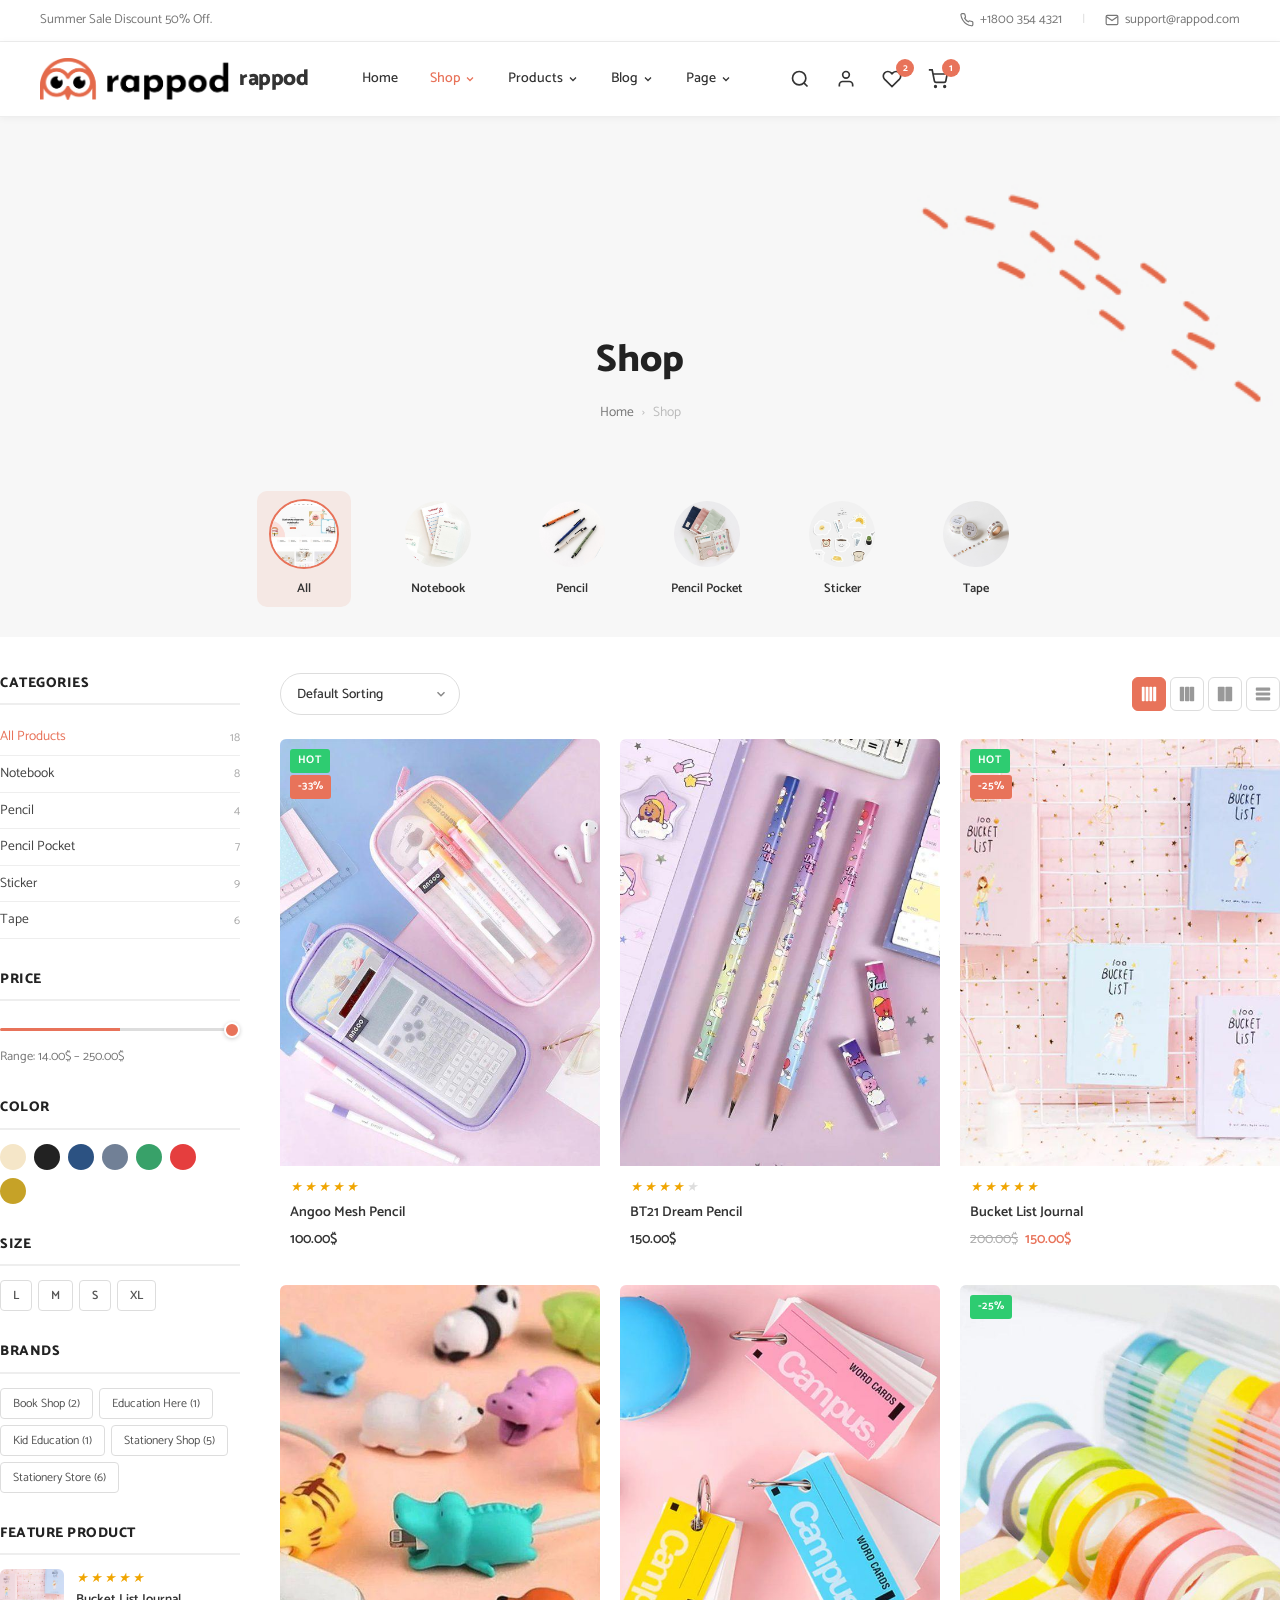
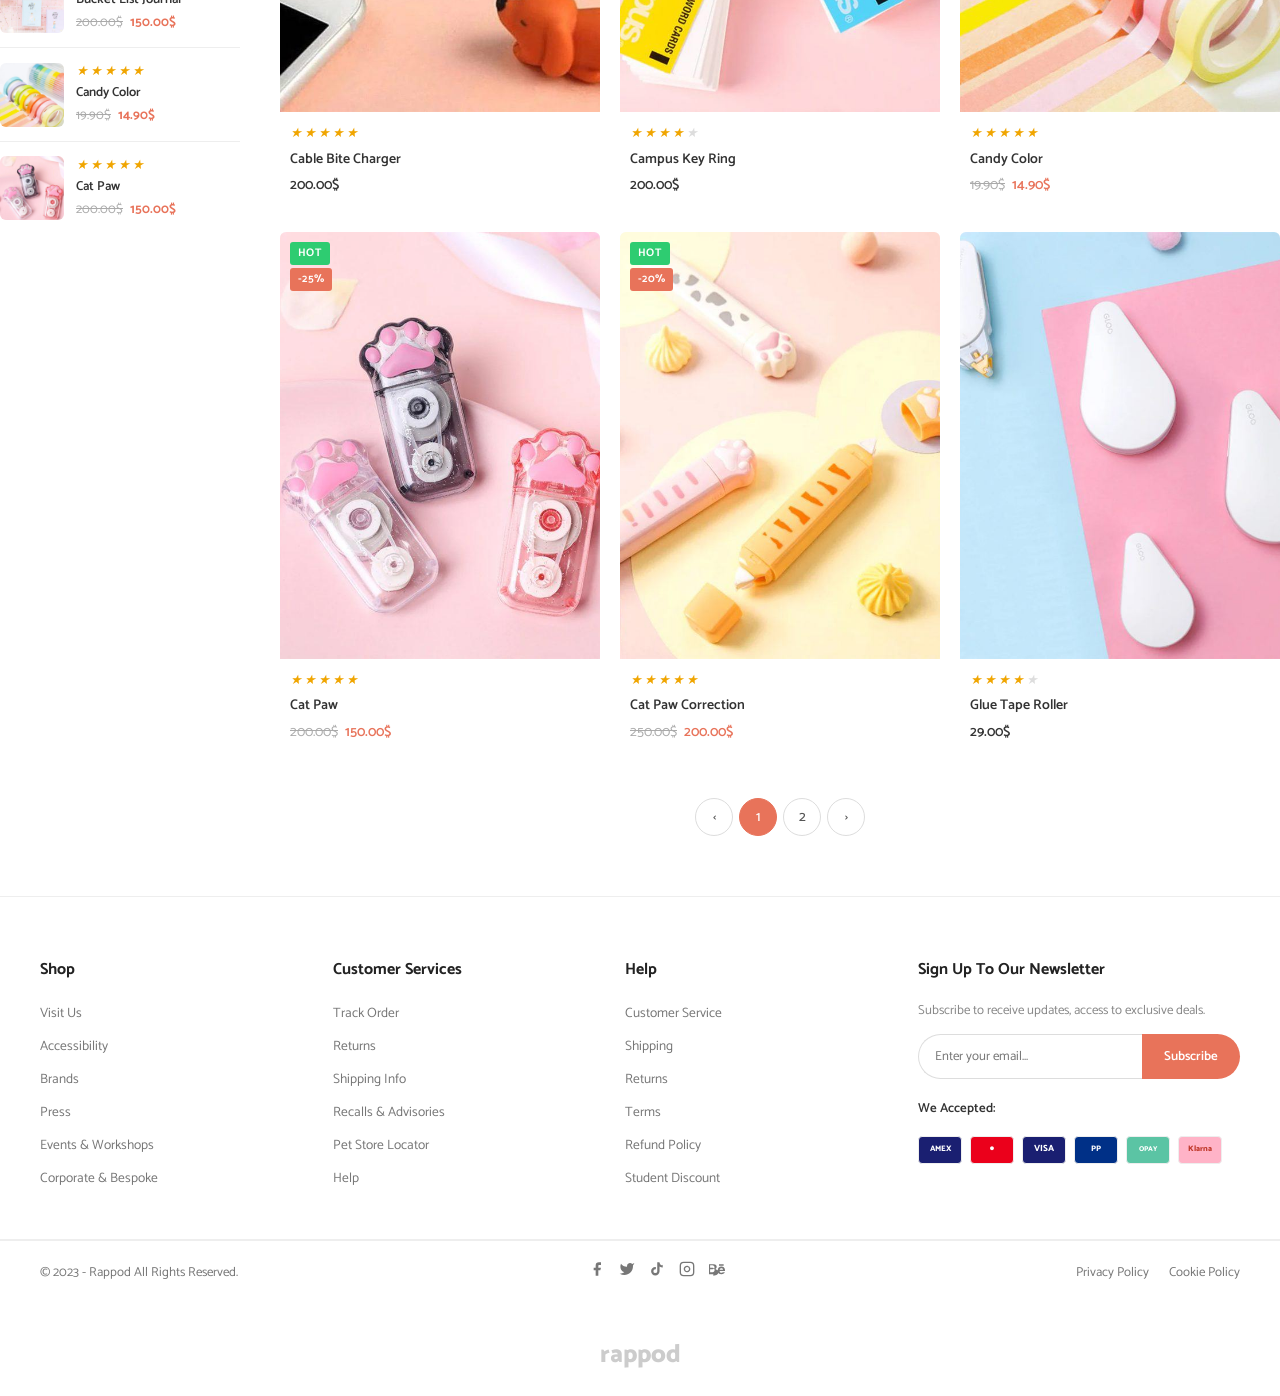
==== shop.html @ 00ecea0e "All frontend files" ====
<!DOCTYPE html>
<html lang="en">
<head>
<meta charset="UTF-8"/>
<meta name="viewport" content="width=device-width, initial-scale=1.0"/>
<title>Shop – Rappod</title>
<link rel="stylesheet" href="css/shared.css"/>
<link rel="stylesheet" href="css/shop.css"/>
</head>
<body>

<div id="header-root"></div>

<!-- ── PAGE HERO ──────────────────────────────── -->
<section class="page-hero">
  <div class="page-hero-deco left">
    <img src="assets/uploads/2023/08/index-6-1.jpg" alt="" style="height:130px;border-radius:8px;" onerror="this.style.display='none'"/>
  </div>
  <div class="page-hero-deco right">
    <img src="assets/uploads/2023/10/banner-1.jpg" alt="" style="height:140px;border-radius:8px;" onerror="this.style.display='none'"/>
  </div>
  <div class="page-hero-deco-dash"></div>
  <div class="page-hero-center">
    <h1>Shop</h1>
    <nav class="breadcrumb">
      <a href="index.html">Home</a><span>›</span><span>Shop</span>
    </nav>
  </div>
  <!-- ── CATEGORY MINI SLIDER (IN HERO) ───────────– -->
  <div class="cat-mini-slider-hero" id="cat-mini-slider">
    <div class="cat-mini-track" id="cat-mini-track"></div>
  </div>
</section>

<!-- ── MAIN SHOP LAYOUT ───────────────────────── -->
<div class="shop-layout container">

  <!-- SIDEBAR -->
  <aside class="shop-sidebar" id="shop-sidebar"></aside>

  <!-- MAIN CONTENT -->
  <main class="shop-main">
    <!-- Toolbar -->
    <div class="shop-toolbar">
      <div class="sort-select-wrap">
        <select id="sort-select" class="sort-select" onchange="applyFilters()">
          <option value="">Default Sorting</option>
          <option value="price-asc">Price: Low to High</option>
          <option value="price-desc">Price: High to Low</option>
          <option value="name">Name A–Z</option>
          <option value="rating">Top Rated</option>
        </select>
        <svg class="sort-chevron" viewBox="0 0 24 24" fill="none" stroke="currentColor" stroke-width="2.5"><polyline points="6 9 12 15 18 9"/></svg>
      </div>
      <div class="view-toggle">
        <button class="view-btn active" onclick="setView('grid5',this)" title="5 columns">
          <svg viewBox="0 0 20 20" fill="currentColor"><rect x="1" y="1" width="3.5" height="18" rx="1"/><rect x="5.8" y="1" width="3.5" height="18" rx="1"/><rect x="10.5" y="1" width="3.5" height="18" rx="1"/><rect x="15.2" y="1" width="3.8" height="18" rx="1"/></svg>
        </button>
        <button class="view-btn active2" onclick="setView('grid3',this)" title="3 columns">
          <svg viewBox="0 0 20 20" fill="currentColor"><rect x="1" y="1" width="5.5" height="18" rx="1"/><rect x="7.5" y="1" width="5.5" height="18" rx="1"/><rect x="13.5" y="1" width="5.5" height="18" rx="1"/></svg>
        </button>
        <button class="view-btn" onclick="setView('grid2',this)" title="2 columns">
          <svg viewBox="0 0 20 20" fill="currentColor"><rect x="1" y="1" width="8.5" height="18" rx="1"/><rect x="10.5" y="1" width="8.5" height="18" rx="1"/></svg>
        </button>
        <button class="view-btn" onclick="setView('list',this)" title="List view">
          <svg viewBox="0 0 20 20" fill="currentColor"><rect x="1" y="2" width="18" height="4" rx="1"/><rect x="1" y="8" width="18" height="4" rx="1"/><rect x="1" y="14" width="18" height="4" rx="1"/></svg>
        </button>
      </div>
    </div>

    <!-- Product Grid -->
    <div class="product-grid grid-3" id="shop-grid"></div>

    <!-- Pagination -->
    <div class="pagination" id="shop-pagination"></div>
  </main>
</div>

<div id="footer-root"></div>

<button id="scroll-top-btn" class="scroll-top" aria-label="Back to top">
  <svg viewBox="0 0 24 24" fill="none" stroke="currentColor" stroke-width="2.5"><polyline points="18 15 12 9 6 15"/></svg>
</button>

<script src="data/mock.js"></script>
<script src="js/shared.js"></script>
<script src="js/shop.js"></script>
</body>
</html>
---- css/shared.css ----
/* ═══════════════════════════════════════════════
   RAPPOD — Shared Stylesheet
   Exact visual recreation from screenshots
   ═══════════════════════════════════════════════ */

@import url('https://fonts.googleapis.com/css2?family=Catamaran:wght@300;400;500;600;700;800;900&family=Pacifico&display=swap');

/* ── RESET & BASE ─────────────────────────────── */
*, *::before, *::after { box-sizing: border-box; margin: 0; padding: 0; }
html { scroll-behavior: smooth; }
body { font-family: 'Catamaran', sans-serif; color: #333; background: #fff; font-size: 15px; line-height: 1.6; }
a { text-decoration: none; color: inherit; transition: color .2s; }
img { max-width: 100%; display: block; }
ul { list-style: none; }
button { cursor: pointer; font-family: inherit; }
input, select, textarea { font-family: inherit; }

/* ── CSS VARIABLES ────────────────────────────── */
:root {
  --accent: #e8735a;
  --accent-dark: #c8563d;
  --accent-light: #f5e8e4;
  --text: #333;
  --text-light: #777;
  --text-muted: #aaa;
  --border: #eee;
  --border-med: #ddd;
  --bg-light: #f8f8f8;
  --bg-hero: #f5f5f5;
  --shadow: 0 2px 12px rgba(0,0,0,.08);
  --shadow-hover: 0 8px 24px rgba(0,0,0,.14);
  --radius: 6px;
  --radius-sm: 4px;
  --topbar-h: 42px;
  --header-h: 75px;
}

/* ── TOPBAR ───────────────────────────────────── */
.topbar {
  height: var(--topbar-h);
  background: #fff;
  border-bottom: 1px solid var(--border);
  display: flex;
  align-items: center;
  justify-content: space-between;
  padding: 0 40px;
  font-size: 13px;
  color: var(--text-light);
}
.topbar-right { display: flex; align-items: center; gap: 20px; }
.topbar a { display: flex; align-items: center; gap: 6px; color: var(--text-light); }
.topbar a:hover { color: var(--accent); }
.topbar svg { width: 14px; height: 14px; }

/* ── HEADER ───────────────────────────────────── */
.site-header {
  height: var(--header-h);
  background: #fff;
  border-bottom: 1px solid var(--border);
  display: flex;
  align-items: center;
  padding: 0 40px;
  gap: 40px;
  position: sticky;
  top: 0;
  z-index: 1000;
  box-shadow: 0 1px 8px rgba(0,0,0,.05);
}
.logo { display: flex; align-items: center; gap: 8px; font-size: 1.5rem; font-weight: 700; color: #333; flex-shrink: 0; }
.logo img { height: 42px; width: auto; }
.logo-text { font-size: 1.3rem; font-weight: 800; letter-spacing: -0.5px; }

/* Main Nav */
.main-nav { display: flex; align-items: center; gap: 4px; flex: 1; justify-content: center; }
.nav-item { position: relative; }
.nav-link {
  display: flex; align-items: center; gap: 4px;
  padding: 8px 14px; font-size: 14px; font-weight: 500;
  color: #333; border-radius: var(--radius-sm);
  transition: color .2s;
  white-space: nowrap;
}
.nav-link:hover, .nav-link.active { color: var(--accent); }
.nav-link svg { width: 12px; height: 12px; transition: transform .2s; }
.nav-item:hover .nav-link svg { transform: rotate(180deg); }
.nav-dropdown {
  position: absolute; top: calc(100% + 8px); left: 0;
  background: #fff; border: 1px solid var(--border);
  border-radius: var(--radius); box-shadow: var(--shadow-hover);
  min-width: 180px; padding: 8px 0;
  opacity: 0; visibility: hidden; transform: translateY(-6px);
  transition: all .22s; z-index: 200;
}
.nav-item:hover .nav-dropdown { opacity: 1; visibility: visible; transform: translateY(0); }
.nav-dropdown a { display: block; padding: 9px 18px; font-size: 13.5px; color: #444; }
.nav-dropdown a:hover { color: var(--accent); background: var(--bg-light); }

/* Header Icons */
.header-icons { display: flex; align-items: center; gap: 18px; flex-shrink: 0; }
.icon-btn {
  position: relative; background: none; border: none;
  display: flex; align-items: center; justify-content: center;
  color: #333; padding: 4px; transition: color .2s;
}
.icon-btn:hover { color: var(--accent); }
.icon-btn svg { width: 20px; height: 20px; }
.icon-badge {
  position: absolute; top: -6px; right: -8px;
  background: var(--accent); color: #fff;
  font-size: 10px; font-weight: 700;
  width: 18px; height: 18px; border-radius: 50%;
  display: flex; align-items: center; justify-content: center;
  line-height: 1;
}

/* ── PAGE HERO (breadcrumb pages) ─────────────── */
.page-hero {
  background: var(--bg-hero);
  min-height: 200px;
  display: flex;
  align-items: center;
  justify-content: center;
  position: relative;
  overflow: hidden;
  padding: 40px 20px;
}
.page-hero-deco { position: absolute; bottom: 0; pointer-events: none; }
.page-hero-deco.left { left: 40px; }
.page-hero-deco.right { right: 40px; }
.page-hero-deco img { height: 140px; width: auto; }
.page-hero-deco-dash {
  position: absolute; top: 30px; right: 160px;
  width: 120px; height: 60px;
  background: url("data:image/svg+xml,%3Csvg xmlns='http://www.w3.org/2000/svg' width='120' height='60'%3E%3Cpath d='M5,30 Q40,5 80,25 Q100,35 115,15' stroke='%23e8735a' stroke-width='3' fill='none' stroke-dasharray='8,6' stroke-linecap='round'/%3E%3C/svg%3E") no-repeat;
}
.page-hero-center { text-align: center; z-index: 1; }
.page-hero-center h1 { font-size: 2.4rem; font-weight: 800; color: #222; margin-bottom: 10px; }
.breadcrumb { display: flex; align-items: center; gap: 8px; justify-content: center; font-size: 13.5px; color: var(--text-light); }
.breadcrumb a { color: var(--text-light); }
.breadcrumb a:hover { color: var(--accent); }
.breadcrumb span { color: #bbb; }

/* ── BUTTONS ──────────────────────────────────── */
.btn-primary {
  display: inline-flex; align-items: center; justify-content: center; gap: 6px;
  background: var(--accent); color: #fff;
  padding: 12px 28px; border-radius: 30px;
  font-size: 14px; font-weight: 600; border: none;
  transition: background .2s, transform .15s, box-shadow .2s;
  white-space: nowrap;
}
.btn-primary:hover { background: var(--accent-dark); transform: translateY(-1px); box-shadow: 0 4px 14px rgba(232,115,90,.35); color: #fff; }
.btn-outline {
  display: inline-flex; align-items: center; justify-content: center; gap: 6px;
  background: transparent; color: var(--accent);
  padding: 11px 28px; border-radius: 30px;
  font-size: 14px; font-weight: 600;
  border: 1.5px solid var(--accent);
  transition: all .2s;
}
.btn-outline:hover { background: var(--accent); color: #fff; }
.full-width { width: 100%; }

/* ── PRODUCT CARDS ────────────────────────────── */
.product-card {
  background: #fff;
  border-radius: var(--radius);
  overflow: hidden;
  transition: box-shadow .25s;
}
.product-card:hover { box-shadow: var(--shadow-hover); }
.product-thumb {
  position: relative;
  overflow: hidden;
  aspect-ratio: 3/4;
  background: #f9f9f9;
}
.product-thumb img {
  width: 100%; height: 100%;
  object-fit: cover;
  transition: transform .4s;
}
.product-thumb .img-hover {
  position: absolute; inset: 0;
  opacity: 0; transition: opacity .35s;
}
.product-card:hover .img-hover { opacity: 1; }
.product-card:hover .product-thumb > a:first-child img { transform: scale(1.04); }
.badge {
  position: absolute; z-index: 2;
  font-size: 11px; font-weight: 700;
  padding: 3px 8px; border-radius: 3px;
  text-transform: uppercase; letter-spacing: .3px;
}
.badge-hot { top: 10px; left: 10px; background: var(--accent); color: #fff; }
.badge-sale { top: 10px; left: 10px; background: #2ecc71; color: #fff; }
.badge-new { top: 10px; left: 10px; background: #3498db; color: #fff; }
.badge-out { top: 10px; right: 10px; background: #555; color: #fff; }
.product-card .badge-sale + .badge-hot,
.product-card .badge-hot + .badge-sale { top: 36px; }

.product-actions {
  position: absolute; bottom: 12px; left: 50%;
  transform: translateX(-50%) translateY(10px);
  display: flex; gap: 6px;
  opacity: 0; transition: all .25s;
}
.product-card:hover .product-actions { opacity: 1; transform: translateX(-50%) translateY(0); }
.action-btn {
  width: 34px; height: 34px;
  background: #fff; border: 1px solid var(--border);
  border-radius: 50%; display: flex; align-items: center; justify-content: center;
  color: #555; transition: all .2s; flex-shrink: 0;
}
.action-btn:hover { background: var(--accent); border-color: var(--accent); color: #fff; }
.action-btn svg { width: 15px; height: 15px; }

.product-info { padding: 12px 10px 14px; }
.product-info h3 { font-size: 14px; font-weight: 600; margin: 5px 0 6px; line-height: 1.4; }
.product-info h3 a:hover { color: var(--accent); }
.stars { display: flex; gap: 2px; margin-bottom: 2px; }
.stars .star { color: #ddd; font-size: 13px; }
.stars .star.filled { color: #f0a500; }
.price { font-size: 14px; font-weight: 600; color: #333; }
.price del { color: var(--text-muted); font-weight: 400; margin-right: 4px; }
.sale-price { color: var(--accent); }

/* ── GRID LAYOUTS ─────────────────────────────── */
.product-grid { display: grid; gap: 20px; }
.grid-3 { grid-template-columns: repeat(3, 1fr); }
.grid-4 { grid-template-columns: repeat(4, 1fr); }
.grid-5 { grid-template-columns: repeat(5, 1fr); }

/* ── SECTION COMMONS ──────────────────────────── */
.section { padding: 60px 40px; }
.section-sm { padding: 40px 40px; }
.container { max-width: 1280px; margin: 0 auto; }
.section-header { display: flex; align-items: center; justify-content: space-between; margin-bottom: 30px; }
.section-title { font-size: 1.5rem; font-weight: 800; color: #222; }
.section-link { font-size: 13px; color: var(--text-light); border-bottom: 1px solid var(--text-light); padding-bottom: 1px; }
.section-link:hover { color: var(--accent); border-color: var(--accent); }

/* ── TABS ─────────────────────────────────────── */
.tab-buttons { display: flex; gap: 6px; flex-wrap: wrap; }
.tab-btn {
  padding: 7px 18px; border-radius: 30px; font-size: 13px; font-weight: 500;
  border: 1.5px solid var(--border-med); background: #fff; color: var(--text-light);
  transition: all .2s;
}
.tab-btn.active, .tab-btn:hover { background: var(--accent); border-color: var(--accent); color: #fff; }
.tab-pane { display: none; }
.tab-pane.active { display: block; }

/* ── FOOTER ───────────────────────────────────── */
.site-footer { background: #fff; border-top: 1px solid var(--border); }
.footer-main { display: grid; grid-template-columns: repeat(4, 1fr); gap: 40px; padding: 60px 40px 40px; max-width: 1280px; margin: 0 auto; }
.footer-col h4 { font-size: 1rem; font-weight: 700; color: #222; margin-bottom: 18px; }
.footer-col ul li { margin-bottom: 9px; }
.footer-col ul li a { font-size: 13.5px; color: var(--text-light); }
.footer-col ul li a:hover { color: var(--accent); }
.newsletter-form { display: flex; gap: 0; margin-top: 12px; }
.newsletter-input {
  flex: 1; padding: 11px 16px; border: 1.5px solid var(--border-med);
  border-right: none; border-radius: 30px 0 0 30px;
  font-size: 13px; outline: none;
}
.newsletter-input:focus { border-color: var(--accent); }
.newsletter-btn {
  background: var(--accent); color: #fff; border: none;
  padding: 11px 22px; border-radius: 0 30px 30px 0;
  font-size: 13px; font-weight: 600; transition: background .2s;
}
.newsletter-btn:hover { background: var(--accent-dark); }
.payment-icons { display: flex; gap: 8px; flex-wrap: wrap; margin-top: 16px; }
.payment-icon {
  height: 28px; width: 44px; border: 1px solid var(--border);
  border-radius: 4px; display: flex; align-items: center; justify-content: center;
  font-size: 10px; font-weight: 700; color: #555; background: #fff;
}
.footer-bottom {
  border-top: 1px solid var(--border); padding: 20px 40px;
  display: flex; align-items: center; justify-content: space-between;
  max-width: 1280px; margin: 0 auto;
}
.footer-copyright { font-size: 13px; color: var(--text-light); }
.footer-social { display: flex; gap: 14px; }
.footer-social a { color: var(--text-light); font-size: 15px; transition: color .2s; }
.footer-social a:hover { color: var(--accent); }
.footer-links-bottom { display: flex; gap: 20px; }
.footer-links-bottom a { font-size: 13px; color: var(--text-light); }
.footer-links-bottom a:hover { color: var(--accent); }
.footer-logo { font-size: 1.4rem; font-weight: 800; text-align: center; margin-top: 10px; }

/* ── SCROLL TO TOP ────────────────────────────── */
.scroll-top {
  position: fixed; bottom: 28px; right: 28px;
  width: 44px; height: 44px; border-radius: 50%;
  background: var(--accent); color: #fff; border: none;
  display: flex; align-items: center; justify-content: center;
  box-shadow: 0 4px 16px rgba(232,115,90,.4);
  opacity: 0; transform: translateY(10px); transition: all .3s;
  z-index: 999;
}
.scroll-top.visible { opacity: 1; transform: translateY(0); }
.scroll-top:hover { background: var(--accent-dark); }
.scroll-top svg { width: 18px; height: 18px; }

/* ── TOAST ────────────────────────────────────── */
.rappod-toast {
  position: fixed; bottom: 80px; left: 50%; transform: translateX(-50%) translateY(20px);
  background: #222; color: #fff; padding: 12px 24px; border-radius: 30px;
  font-size: 13.5px; font-weight: 500; z-index: 9999;
  opacity: 0; transition: all .3s; pointer-events: none; white-space: nowrap;
}
#rappod-toast.show { opacity: 1; transform: translateX(-50%) translateY(0); }

/* ── QUICK VIEW MODAL ─────────────────────────── */
.qv-overlay { position: fixed; inset: 0; background: rgba(0,0,0,.5); z-index: 2000; }
.qv-box {
  position: fixed; top: 50%; left: 50%; transform: translate(-50%,-50%);
  background: #fff; border-radius: 12px; z-index: 2001;
  display: flex; gap: 30px; padding: 30px; max-width: 700px; width: 92%;
  box-shadow: 0 20px 60px rgba(0,0,0,.2);
}
.qv-img { width: 280px; flex-shrink: 0; }
.qv-img img { width: 100%; border-radius: 8px; }
.qv-close { position: absolute; top: 14px; right: 14px; background: none; border: none; font-size: 22px; color: #888; }
.qv-close:hover { color: var(--accent); }
.qv-info h2 { font-size: 1.2rem; font-weight: 700; margin-bottom: 10px; }
.qv-price { margin-bottom: 16px; font-size: 1.1rem; }

/* ── QTY SELECTOR ─────────────────────────────── */
.qty-row { display: flex; align-items: center; gap: 0; border: 1.5px solid var(--border-med); border-radius: 30px; overflow: hidden; width: fit-content; margin-bottom: 16px; }
.qty-btn { background: #f5f5f5; border: none; width: 38px; height: 38px; font-size: 1.1rem; color: #555; transition: background .2s; }
.qty-btn:hover { background: #eee; }
.qty-input { width: 50px; text-align: center; border: none; font-size: 14px; font-weight: 600; height: 38px; background: #fff; }
.qty-input::-webkit-outer-spin-button, .qty-input::-webkit-inner-spin-button { -webkit-appearance: none; }

/* ── PAGINATION ───────────────────────────────── */
.pagination { display: flex; gap: 6px; align-items: center; justify-content: center; margin-top: 40px; }
.page-btn {
  width: 38px; height: 38px; border-radius: 50%;
  display: flex; align-items: center; justify-content: center;
  font-size: 14px; font-weight: 500; border: 1.5px solid var(--border-med);
  background: #fff; color: #555; transition: all .2s;
}
.page-btn:hover, .page-btn.active { background: var(--accent); border-color: var(--accent); color: #fff; }
.page-btn.arrow { background: #fff; }

/* ── RESPONSIVE ───────────────────────────────── */
@media (max-width: 1024px) {
  .grid-5 { grid-template-columns: repeat(3, 1fr); }
  .grid-4 { grid-template-columns: repeat(2, 1fr); }
  .footer-main { grid-template-columns: repeat(2, 1fr); }
}
@media (max-width: 768px) {
  .topbar { padding: 0 16px; }
  .site-header { padding: 0 16px; }
  .main-nav { display: none; }
  .section { padding: 40px 16px; }
  .grid-3, .grid-4, .grid-5 { grid-template-columns: repeat(2, 1fr); }
  .footer-main { grid-template-columns: 1fr; padding: 40px 16px; gap: 24px; }
  .footer-bottom { flex-direction: column; gap: 14px; text-align: center; padding: 20px 16px; }
  .page-hero-deco { display: none; }
}
---- css/shop.css ----
/* shop.css */

/* ── PAGE HERO OVERRIDE ──────────────────────── */
.page-hero {
  background: url("../assets/images/image-1776454716068.png") no-repeat center;
  background-size: cover;
  display: flex;
  flex-direction: column;
  align-items: center;
  justify-content: center;
  position: relative;
  min-height: 520px;
  padding: 60px 20px;
}

.page-hero-center {
  position: relative;
  z-index: 2;
}

.page-hero-deco {
  display: none;
}

.page-hero-deco-dash {
  display: none;
}

/* ── CATEGORY SLIDER IN HERO ────────────────────– */
.cat-mini-slider-hero {
  position: absolute;
  bottom: 30px;
  width: 100%;
  display: flex;
  justify-content: center;
  padding: 0 20px;
}

.cat-mini-slider-hero .cat-mini-track {
  display: flex;
  gap: 40px;
  justify-content: center;
  flex-wrap: nowrap;
  overflow: visible;
  width: auto;
  scroll-behavior: auto;
}

.cat-mini-slider-hero .cat-mini-item {
  flex-shrink: 0;
  min-width: auto;
}

/* Hide old slider wrapper and controls */
.cat-mini-slider-wrap {
  display: none !important;
}

.slider-arrow {
  display: none !important;
}

.cat-mini-item {
  display: flex; flex-direction: column; align-items: center; gap: 10px;
  cursor: pointer; flex-shrink: 0; padding: 8px 12px; border-radius: 10px;
  transition: background .2s;
}
.cat-mini-item:hover, .cat-mini-item.active { background: var(--accent-light); }
.cat-mini-img {
  width: 70px; height: 70px; object-fit: cover;
  border-radius: 50%; border: 2px solid transparent;
  transition: border-color .2s;
}
.cat-mini-item.active .cat-mini-img, .cat-mini-item:hover .cat-mini-img { border-color: var(--accent); }
.cat-mini-label { font-size: 12.5px; font-weight: 600; color: #333; text-align: center; }

/* ── SHOP LAYOUT ─────────────────────────────── */
.shop-layout {
  display: grid;
  grid-template-columns: 240px 1fr;
  gap: 40px;
  padding-top: 36px;
  padding-bottom: 60px;
  align-items: start;
}

/* ── SIDEBAR ─────────────────────────────────── */
.shop-sidebar { position: sticky; top: 90px; }
.sidebar-widget { margin-bottom: 30px; }
.sidebar-title {
  font-size: 14px; font-weight: 800; text-transform: uppercase;
  letter-spacing: .5px; color: #222; margin-bottom: 14px;
  padding-bottom: 8px; border-bottom: 2px solid var(--border);
}
.sidebar-cats li {
  padding: 7px 0; border-bottom: 1px solid var(--border);
  display: flex; justify-content: space-between; align-items: center;
}
.sidebar-cats li a {
  font-size: 13.5px; color: #444; transition: color .2s;
}
.sidebar-cats li a:hover, .sidebar-cats li.active a { color: var(--accent); }
.sidebar-cats li span { font-size: 12px; color: var(--text-muted); }

/* Price range */
.price-slider { margin-bottom: 8px; }
.price-slider input[type=range] {
  -webkit-appearance: none; width: 100%; height: 3px;
  background: linear-gradient(to right, var(--accent) 0%, var(--accent) 50%, #ddd 50%, #ddd 100%);
  border-radius: 3px; outline: none; cursor: pointer;
}
.price-slider input[type=range]::-webkit-slider-thumb {
  -webkit-appearance: none; width: 16px; height: 16px;
  border-radius: 50%; background: var(--accent);
  border: 2px solid #fff; box-shadow: 0 1px 4px rgba(0,0,0,.2); cursor: pointer;
}
.price-range-labels { font-size: 12.5px; color: var(--text-light); margin-top: 6px; }

/* Colors */
.color-swatches { display: flex; gap: 8px; flex-wrap: wrap; }
.color-swatch {
  width: 26px; height: 26px; border-radius: 50%; cursor: pointer;
  border: 2px solid transparent; transition: border-color .2s, transform .2s;
}
.color-swatch:hover, .color-swatch.active { border-color: #333; transform: scale(1.1); }

/* Sizes */
.size-chips { display: flex; gap: 6px; flex-wrap: wrap; }
.size-chip {
  padding: 5px 12px; border: 1.5px solid var(--border-med); border-radius: 4px;
  font-size: 12px; font-weight: 600; cursor: pointer; color: #555;
  transition: all .2s; background: #fff;
}
.size-chip:hover, .size-chip.active { background: var(--accent); border-color: var(--accent); color: #fff; }

/* Brands */
.brand-chips { display: flex; gap: 6px; flex-wrap: wrap; }
.brand-chip {
  padding: 5px 12px; border: 1.5px solid var(--border-med);
  border-radius: 4px; font-size: 12px; cursor: pointer; color: #555;
  transition: all .2s; background: #fff; white-space: nowrap;
}
.brand-chip:hover, .brand-chip.active { background: var(--accent); border-color: var(--accent); color: #fff; }

/* Feature products in sidebar */
.sidebar-featured-item {
  display: flex; gap: 12px; align-items: center; margin-bottom: 14px;
  padding-bottom: 14px; border-bottom: 1px solid var(--border);
}
.sidebar-featured-item:last-child { border-bottom: none; margin-bottom: 0; padding-bottom: 0; }
.sidebar-featured-img { width: 64px; height: 64px; object-fit: cover; border-radius: 6px; flex-shrink: 0; }
.sidebar-featured-info h5 { font-size: 13px; font-weight: 600; margin-bottom: 4px; line-height: 1.3; }
.sidebar-featured-info h5 a:hover { color: var(--accent); }
.sidebar-featured-info .stars { margin-bottom: 2px; }
.sidebar-featured-info .price { font-size: 13px; font-weight: 700; }

/* ── SHOP TOOLBAR ────────────────────────────── */
.shop-toolbar {
  display: flex; align-items: center; justify-content: space-between;
  margin-bottom: 24px; gap: 12px;
}
.sort-select-wrap { position: relative; }
.sort-select {
  appearance: none; padding: 9px 36px 9px 16px;
  border: 1.5px solid var(--border-med); border-radius: 30px;
  font-size: 13.5px; font-weight: 500; background: #fff; cursor: pointer;
  outline: none; min-width: 180px; color: #333;
}
.sort-select:focus { border-color: var(--accent); }
.sort-chevron {
  position: absolute; right: 12px; top: 50%; transform: translateY(-50%);
  width: 14px; height: 14px; pointer-events: none; color: #888;
}
.view-toggle { display: flex; gap: 4px; }
.view-btn {
  width: 34px; height: 34px; border-radius: 6px;
  background: #fff; border: 1.5px solid var(--border-med);
  display: flex; align-items: center; justify-content: center;
  color: #999; transition: all .2s;
}
.view-btn:hover, .view-btn.active { background: var(--accent); border-color: var(--accent); color: #fff; }
.view-btn svg { width: 16px; height: 16px; }

/* ── LIST VIEW ───────────────────────────────── */
.shop-main .list-view .product-card {
  display: flex; flex-direction: row; align-items: center; gap: 20px;
}
.shop-main .list-view .product-thumb { width: 180px; flex-shrink: 0; aspect-ratio: 1; }
.shop-main .list-view .product-info { flex: 1; padding: 20px; }
.shop-main .list-view .product-info h3 { font-size: 1rem; margin-bottom: 10px; }

/* ── RESPONSIVE ──────────────────────────────── */
@media (max-width: 900px) {
  .shop-layout { grid-template-columns: 1fr; }
  .shop-sidebar { position: static; }
  .cat-mini-slider-wrap { padding: 16px; }
}
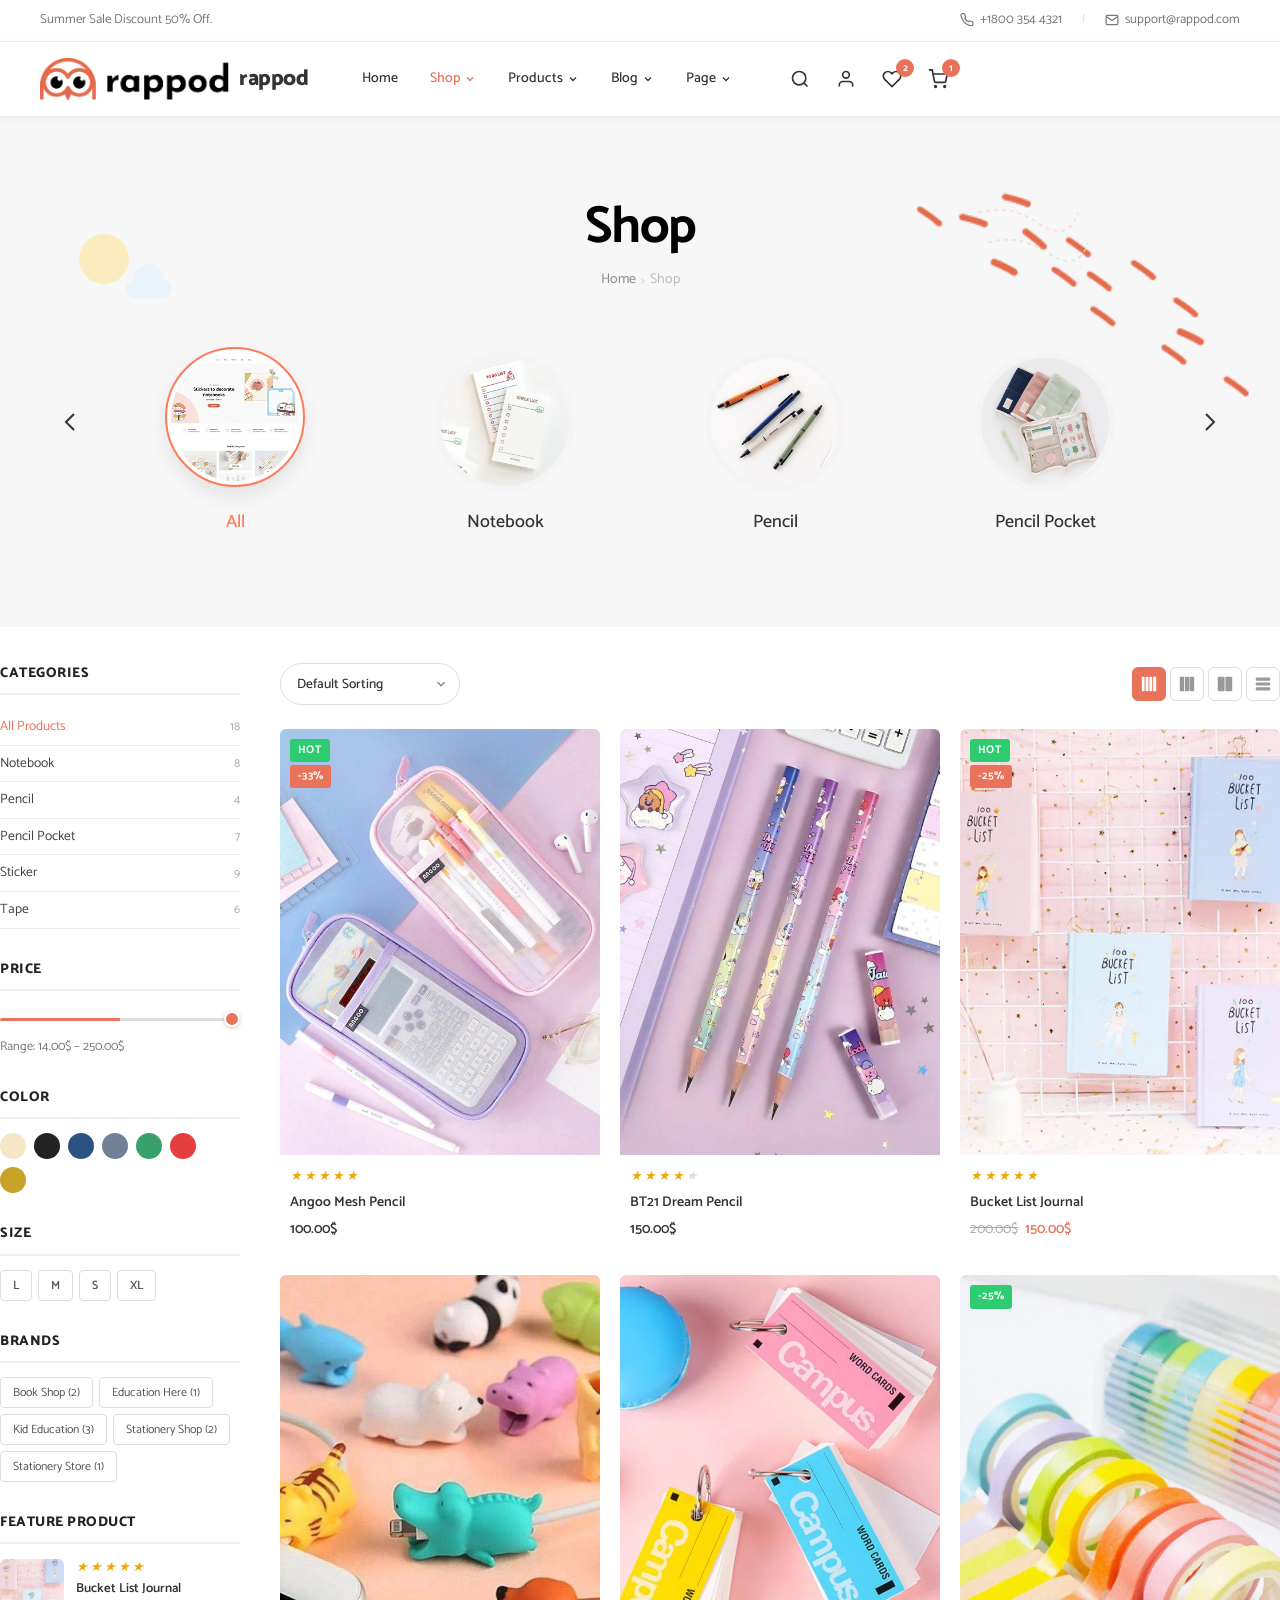
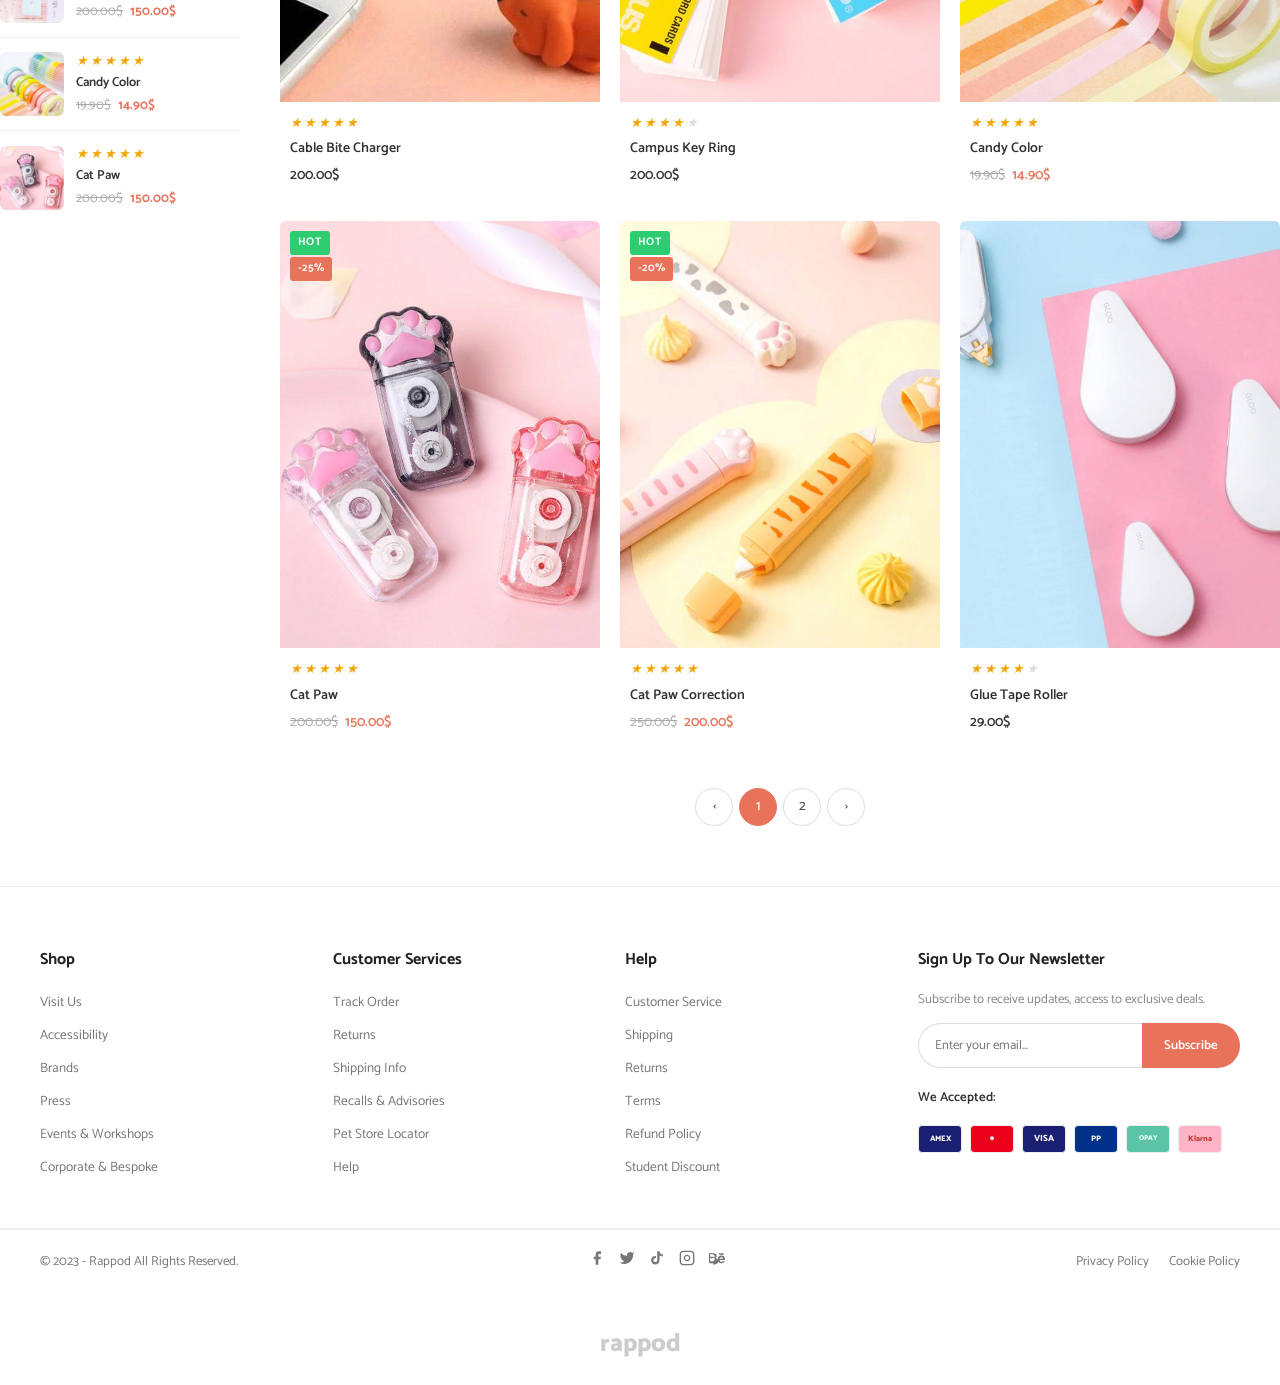
==== commit 24f740d4: "fix the shops hero section" ====
--- a/shop.html
+++ b/shop.html
@@ -13,22 +13,41 @@
 
 <!-- ── PAGE HERO ──────────────────────────────── -->
 <section class="page-hero">
-  <div class="page-hero-deco left">
-    <img src="assets/uploads/2023/08/index-6-1.jpg" alt="" style="height:130px;border-radius:8px;" onerror="this.style.display='none'"/>
+  <!-- Decorative Elements -->
+  <div class="deco-sun-clouds" aria-hidden="true">
+    <!-- Sun and clouds placeholder/SVG will be in CSS or inline -->
+    <svg width="150" height="100" viewBox="0 0 150 100" fill="none" xmlns="http://www.w3.org/2000/svg">
+      <circle cx="40" cy="40" r="25" fill="#FFE082" fill-opacity="0.6"/>
+      <path d="M70 60C70 51.7157 76.7157 45 85 45C93.2843 45 100 51.7157 100 60C100 60.3358 99.989 60.669 99.9674 61C104.538 61.5457 108 65.367 108 70C108 74.9706 103.971 79 99 79H71C66.0294 79 62 74.9706 62 70C62 65.0294 66.0294 61 71 61C70.3541 61 69.7214 60.9317 69.1121 60.8021C69.6578 60.3168 70 59.6953 70 59V60Z" fill="#E3F2FD" fill-opacity="0.8"/>
+    </svg>
   </div>
-  <div class="page-hero-deco right">
-    <img src="assets/uploads/2023/10/banner-1.jpg" alt="" style="height:140px;border-radius:8px;" onerror="this.style.display='none'"/>
+  <div class="deco-dash-lines" aria-hidden="true">
+    <svg width="120" height="80" viewBox="0 0 120 80" fill="none" xmlns="http://www.w3.org/2000/svg">
+      <path d="M10 20Q40 10 70 30T110 20" stroke="#FFCDD2" stroke-width="2" stroke-dasharray="4 4"/>
+      <path d="M20 50Q50 40 80 60T120 50" stroke="#C8E6C9" stroke-width="2" stroke-dasharray="4 4"/>
+    </svg>
   </div>
-  <div class="page-hero-deco-dash"></div>
+  <div class="deco-flowers" aria-hidden="true">
+    <!-- Image removed -->
+  </div>
+
   <div class="page-hero-center">
     <h1>Shop</h1>
     <nav class="breadcrumb">
-      <a href="index.html">Home</a><span>›</span><span>Shop</span>
+      <a href="index.html">Home</a><span class="sep">></span><span>Shop</span>
     </nav>
   </div>
   <!-- ── CATEGORY MINI SLIDER (IN HERO) ───────────– -->
-  <div class="cat-mini-slider-hero" id="cat-mini-slider">
-    <div class="cat-mini-track" id="cat-mini-track"></div>
+  <div class="cat-mini-slider-hero">
+    <button class="slider-arrow prev" onclick="moveSlider(-1)" aria-label="Previous">
+      <svg viewBox="0 0 24 24" fill="none" stroke="currentColor" stroke-width="1.5"><polyline points="15 18 9 12 15 6"/></svg>
+    </button>
+    <div class="cat-mini-viewport">
+      <div class="cat-mini-track" id="cat-mini-track"></div>
+    </div>
+    <button class="slider-arrow next" onclick="moveSlider(1)" aria-label="Next">
+      <svg viewBox="0 0 24 24" fill="none" stroke="currentColor" stroke-width="1.5"><polyline points="9 18 15 12 9 6"/></svg>
+    </button>
   </div>
 </section>
 
--- a/css/shop.css
+++ b/css/shop.css
@@ -1,78 +1,205 @@
 /* shop.css */
 
-/* ── PAGE HERO OVERRIDE ──────────────────────── */
+/* ── PAGE HERO ─────────────────────────────── */
 .page-hero {
   background: url("../assets/images/image-1776454716068.png") no-repeat center;
   background-size: cover;
   display: flex;
   flex-direction: column;
   align-items: center;
-  justify-content: center;
+  justify-content: flex-start;
   position: relative;
-  min-height: 520px;
-  padding: 60px 20px;
+  min-height: 500px;
+  padding: 80px 20px 60px;
+  text-align: center;
 }
 
 .page-hero-center {
   position: relative;
-  z-index: 2;
-}
-
-.page-hero-deco {
-  display: none;
-}
-
-.page-hero-deco-dash {
-  display: none;
-}
-
-/* ── CATEGORY SLIDER IN HERO ────────────────────– */
+  z-index: 10;
+  margin-bottom: 50px;
+}
+
+.page-hero h1 {
+  font-size: 52px;
+  font-weight: 700;
+  color: #000000;
+  letter-spacing: -1px;
+  margin: 0;
+  line-height: 1.2;
+}
+
+.breadcrumb {
+  font-size: 14px;
+  color: #888888;
+  margin-top: 10px;
+  display: flex;
+  align-items: center;
+  justify-content: center;
+  gap: 5px;
+}
+
+.breadcrumb a {
+  color: inherit;
+  text-decoration: none;
+  transition: color 0.2s;
+}
+
+.breadcrumb a:hover {
+  color: var(--accent);
+}
+
+.breadcrumb .sep {
+  color: #ccc;
+  font-size: 12px;
+}
+
+/* ── DECORATIVE ELEMENTS ───────────────────── */
+.deco-sun-clouds {
+  position: absolute;
+  left: 5%;
+  top: 20%;
+  z-index: 1;
+  pointer-events: none;
+  opacity: 0.8;
+}
+
+.deco-dash-lines {
+  position: absolute;
+  right: 15%;
+  top: 15%;
+  z-index: 1;
+  pointer-events: none;
+  opacity: 0.6;
+}
+
+.deco-flowers {
+  position: absolute;
+  right: 0;
+  bottom: 0;
+  margin-bottom: -20px;
+  z-index: 5;
+  pointer-events: none;
+}
+
+.deco-flowers img {
+  height: 180px;
+  width: auto;
+  object-fit: contain;
+}
+
+/* ── CATEGORY MINI SLIDER ───────────────────── */
 .cat-mini-slider-hero {
+  width: 100%;
+  max-width: 1200px;
+  margin: 0 auto;
+  position: relative;
+  z-index: 10;
+  padding: 0 60px; /* Space for arrows */
+}
+
+.cat-mini-viewport {
+  width: 100%;
+  overflow: hidden;
+  position: relative;
+}
+
+.cat-mini-track {
+  display: flex;
+  transition: transform 0.5s ease-in-out;
+  padding: 10px 0 30px;
+}
+
+.cat-mini-item {
+  display: flex;
+  flex-direction: column;
+  align-items: center;
+  cursor: pointer;
+  flex-shrink: 0;
+  transition: transform 0.3s ease;
+}
+
+.cat-mini-img-wrap {
+  width: 140px;
+  height: 140px;
+  background: #F4F4F4;
+  border-radius: 50%;
+  display: flex;
+  align-items: center;
+  justify-content: center;
+  overflow: hidden;
+  padding: 4px; /* Gap between border and image */
+  border: 2px solid transparent;
+  transition: all 0.3s ease;
+}
+
+.cat-mini-img {
+  width: 100%;
+  height: 100%;
+  object-fit: cover;
+  border-radius: 50%;
+}
+
+.cat-mini-label {
+  font-size: 18px;
+  font-weight: 500;
+  color: #333;
+  margin-top: 16px;
+  transition: color 0.2s;
+}
+
+.cat-mini-item:hover .cat-mini-img-wrap,
+.cat-mini-item.active .cat-mini-img-wrap {
+  transform: translateY(-5px);
+  border-color: #FF7A59; /* Orange-coral color */
+  background: #fff;
+  box-shadow: 0 10px 20px rgba(0,0,0,0.08);
+}
+
+.cat-mini-item:hover .cat-mini-label,
+.cat-mini-item.active .cat-mini-label {
+  color: #FF7A59;
+}
+
+/* ── SLIDER ARROWS ─────────────────────────── */
+.slider-arrow {
   position: absolute;
-  bottom: 30px;
-  width: 100%;
-  display: flex;
+  top: 80px; /* Aligned with center of 140px circle (10px padding + 70px) */
+  transform: translateY(-50%);
+  background: transparent;
+  border: none;
+  width: 40px;
+  height: 40px;
+  display: flex;
+  align-items: center;
   justify-content: center;
-  padding: 0 20px;
-}
-
-.cat-mini-slider-hero .cat-mini-track {
-  display: flex;
-  gap: 40px;
-  justify-content: center;
-  flex-wrap: nowrap;
-  overflow: visible;
-  width: auto;
-  scroll-behavior: auto;
-}
-
-.cat-mini-slider-hero .cat-mini-item {
-  flex-shrink: 0;
-  min-width: auto;
-}
-
-/* Hide old slider wrapper and controls */
-.cat-mini-slider-wrap {
-  display: none !important;
-}
-
-.slider-arrow {
-  display: none !important;
-}
-
-.cat-mini-item {
-  display: flex; flex-direction: column; align-items: center; gap: 10px;
-  cursor: pointer; flex-shrink: 0; padding: 8px 12px; border-radius: 10px;
-  transition: background .2s;
-}
-.cat-mini-item:hover, .cat-mini-item.active { background: var(--accent-light); }
-.cat-mini-img {
-  width: 70px; height: 70px; object-fit: cover;
-  border-radius: 50%; border: 2px solid transparent;
-  transition: border-color .2s;
-}
-.cat-mini-item.active .cat-mini-img, .cat-mini-item:hover .cat-mini-img { border-color: var(--accent); }
-.cat-mini-label { font-size: 12.5px; font-weight: 600; color: #333; text-align: center; }
+  color: #333;
+  cursor: pointer;
+  z-index: 15;
+  transition: color 0.2s, opacity 0.2s;
+  padding: 0;
+}
+
+.slider-arrow:hover {
+  color: #FF7A59;
+}
+
+.slider-arrow.prev { left: 10px; }
+.slider-arrow.next { right: 10px; }
+
+.slider-arrow svg {
+  width: 32px;
+  height: 32px;
+}
+
+@media (max-width: 900px) {
+  .cat-mini-item { width: 33.333%; }
+  .cat-mini-img-wrap { width: 100px; height: 100px; }
+}
+
+@media (max-width: 600px) {
+  .cat-mini-item { width: 50%; }
+}
 
 /* ── SHOP LAYOUT ─────────────────────────────── */
 .shop-layout {
